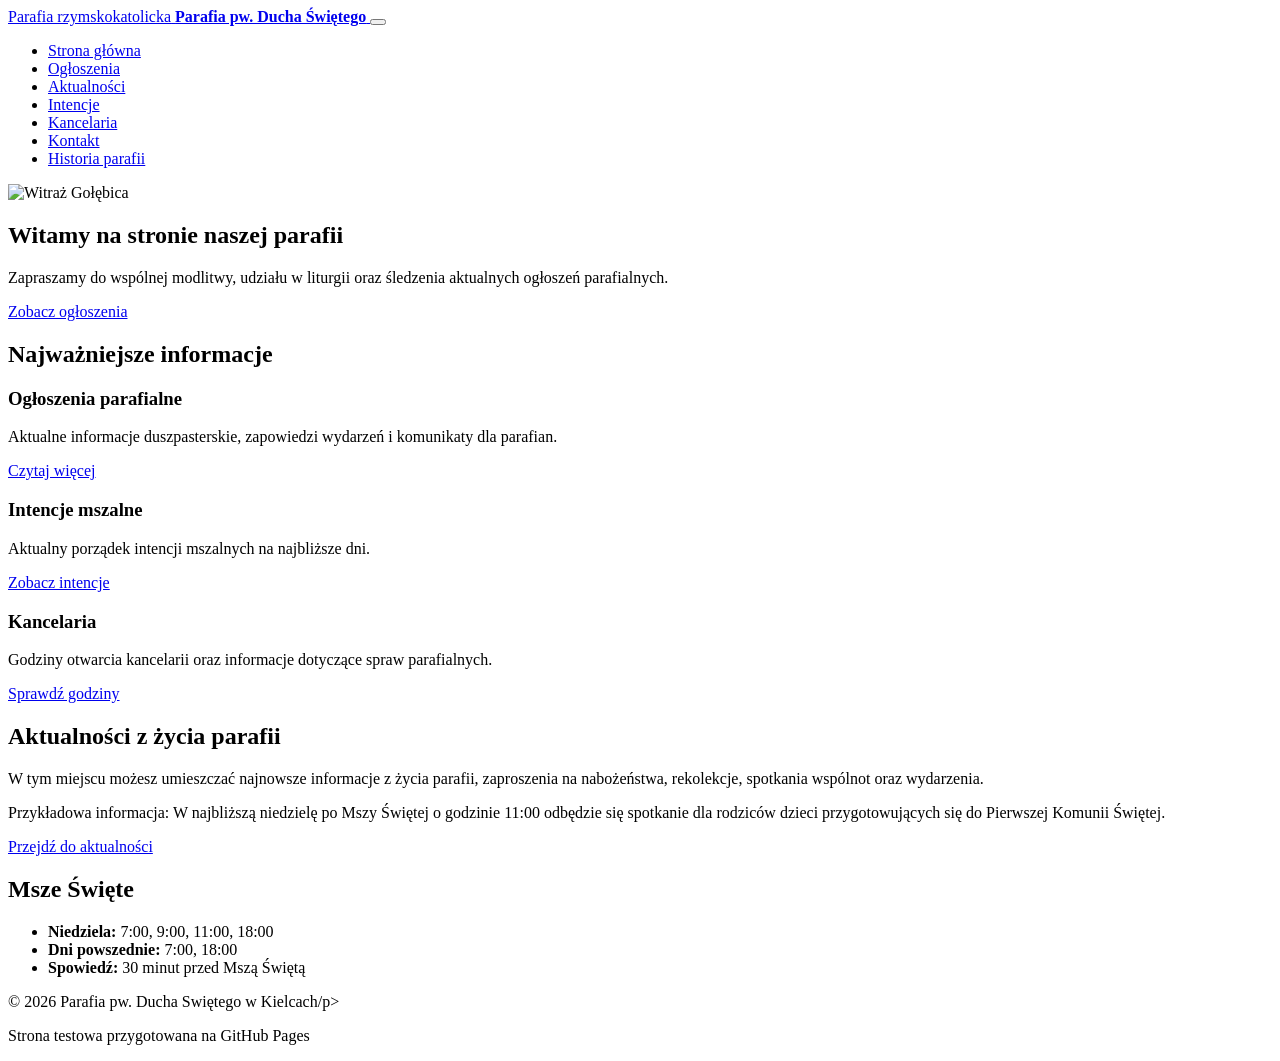
==== index.html @ 09461926 "Add files via upload" ====
<!DOCTYPE html>
<html lang="pl">
<head>
  <meta charset="UTF-8" />
  <meta name="viewport" content="width=device-width, initial-scale=1.0" />

  <title>Parafia — strona główna</title>
  <meta name="description" content="Strona internetowa parafii. Ogłoszenia, aktualności, intencje, kancelaria, kontakt i historia parafii." />

  <link rel="stylesheet" href="../css/style.css">
</head>

<body>

  <header class="site-header">
    <div class="header-container">

      <a href="../glowna/index.html" class="parish-name">
        <span>Parafia rzymskokatolicka</span>
        <strong>Parafia pw. Ducha Świętego</strong>
      </a>

      <button class="menu-toggle" aria-label="Otwórz menu" aria-expanded="false">
        <span></span>
        <span></span>
        <span></span>
      </button>

      <nav class="main-nav" aria-label="Menu główne">
        <ul>
          <li><a href="../glowna/index.html" class="active">Strona główna</a></li>
          <li><a href="../ogloszenia/index.html">Ogłoszenia</a></li>
          <li><a href="../aktualnosci/index.html">Aktualności</a></li>
          <li><a href="../intencje/index.html">Intencje</a></li>
          <li><a href="../kancelaria/index.html">Kancelaria</a></li>
          <li><a href="../kontakt/index.html">Kontakt</a></li>
          <li><a href="../o-parafii/index.html">Historia parafii</a></li>
        </ul>
      </nav>

    </div>
  </header>

  <section class="hero-image">
    <img src="../grafiki/witraz-duch-header.png" alt="Witraż Gołębica">
  </section>

  <main>

    <section class="welcome-section">
      <div class="welcome-content">
        <h1>Witamy na stronie naszej parafii</h1>
        <p>
          Zapraszamy do wspólnej modlitwy, udziału w liturgii oraz śledzenia
          aktualnych ogłoszeń parafialnych.
        </p>
        <a href="../ogloszenia/index.html" class="button">Zobacz ogłoszenia</a>
      </div>
    </section>

    <section class="content-section">
      <h2>Najważniejsze informacje</h2>

      <div class="cards">

        <article class="card">
          <h3>Ogłoszenia parafialne</h3>
          <p>
            Aktualne informacje duszpasterskie, zapowiedzi wydarzeń
            i komunikaty dla parafian.
          </p>
          <a href="../ogloszenia/index.html">Czytaj więcej</a>
        </article>

        <article class="card">
          <h3>Intencje mszalne</h3>
          <p>
            Aktualny porządek intencji mszalnych na najbliższe dni.
          </p>
          <a href="../intencje/index.html">Zobacz intencje</a>
        </article>

        <article class="card">
          <h3>Kancelaria</h3>
          <p>
            Godziny otwarcia kancelarii oraz informacje dotyczące spraw parafialnych.
          </p>
          <a href="../kancelaria/index.html">Sprawdź godziny</a>
        </article>

      </div>
    </section>

    <section class="two-columns">

      <div class="box">
        <h2>Aktualności z życia parafii</h2>
        <p>
          W tym miejscu możesz umieszczać najnowsze informacje z życia parafii,
          zaproszenia na nabożeństwa, rekolekcje, spotkania wspólnot oraz wydarzenia.
        </p>
        <p>
          Przykładowa informacja: W najbliższą niedzielę po Mszy Świętej
          o godzinie 11:00 odbędzie się spotkanie dla rodziców dzieci
          przygotowujących się do Pierwszej Komunii Świętej.
        </p>
        <a href="../aktualnosci/index.html" class="text-link">Przejdź do aktualności</a>
      </div>

      <aside class="box">
        <h2>Msze Święte</h2>
        <ul class="schedule">
          <li><strong>Niedziela:</strong> 7:00, 9:00, 11:00, 18:00</li>
          <li><strong>Dni powszednie:</strong> 7:00, 18:00</li>
          <li><strong>Spowiedź:</strong> 30 minut przed Mszą Świętą</li>
        </ul>
      </aside>

    </section>

  </main>

  <footer class="site-footer">
    <p>&copy; 2026 Parafia pw. Ducha Swiętego w Kielcach/p>
    <p>Strona testowa przygotowana na GitHub Pages</p>
  </footer>

  <script src="../js/script.js"></script>
</body>
</html>
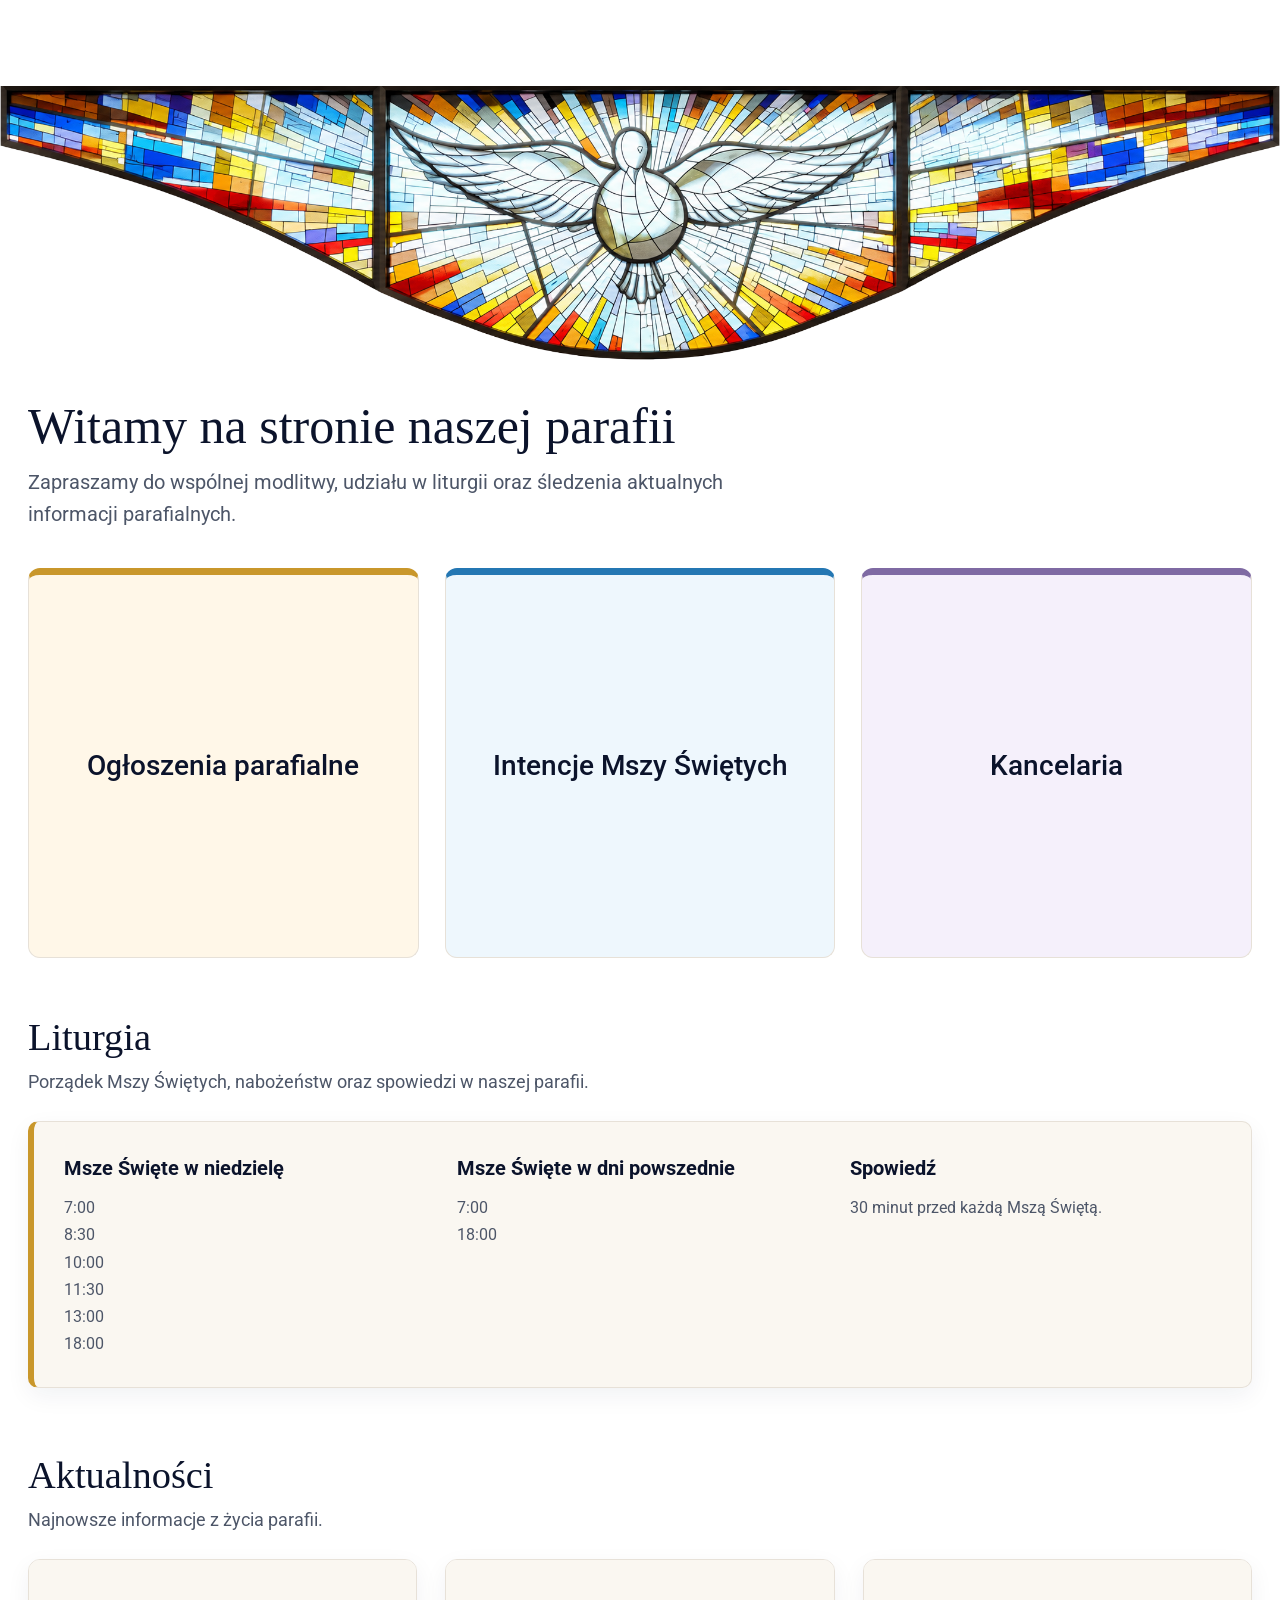
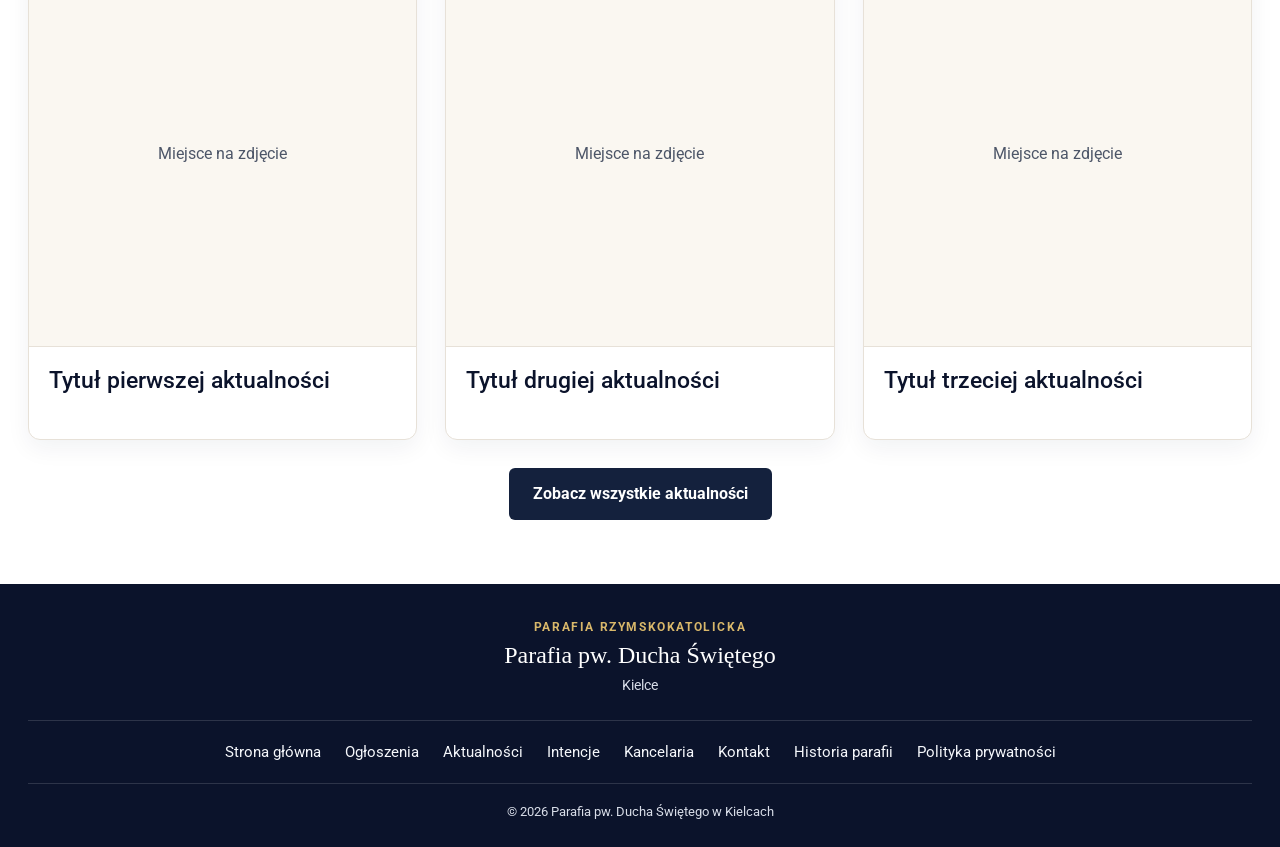
==== commit 96ba73c4: "Add files via upload" ====
--- a/index.html
+++ b/index.html
@@ -5,126 +5,145 @@
   <meta name="viewport" content="width=device-width, initial-scale=1.0" />
 
   <title>Parafia — strona główna</title>
-  <meta name="description" content="Strona internetowa parafii. Ogłoszenia, aktualności, intencje, kancelaria, kontakt i historia parafii." />
+  <meta name="description" content="Strona internetowa Parafii pw. Ducha Świętego w Kielcach. Ogłoszenia, aktualności, intencje, liturgia, kancelaria i historia parafii." />
 
-  <link rel="stylesheet" href="../css/style.css">
+  <link rel="preconnect" href="https://fonts.googleapis.com">
+  <link rel="preconnect" href="https://fonts.gstatic.com" crossorigin>
+  <link href="https://fonts.googleapis.com/css2?family=Roboto:wght@400;500;700&display=swap" rel="stylesheet">
+
+  <link rel="stylesheet" href="css/style.css?v=30">
 </head>
 
 <body>
 
-  <header class="site-header">
-    <div class="header-container">
-
-      <a href="../glowna/index.html" class="parish-name">
-        <span>Parafia rzymskokatolicka</span>
-        <strong>Parafia pw. Ducha Świętego</strong>
-      </a>
-
-      <button class="menu-toggle" aria-label="Otwórz menu" aria-expanded="false">
-        <span></span>
-        <span></span>
-        <span></span>
-      </button>
-
-      <nav class="main-nav" aria-label="Menu główne">
-        <ul>
-          <li><a href="../glowna/index.html" class="active">Strona główna</a></li>
-          <li><a href="../ogloszenia/index.html">Ogłoszenia</a></li>
-          <li><a href="../aktualnosci/index.html">Aktualności</a></li>
-          <li><a href="../intencje/index.html">Intencje</a></li>
-          <li><a href="../kancelaria/index.html">Kancelaria</a></li>
-          <li><a href="../kontakt/index.html">Kontakt</a></li>
-          <li><a href="../o-parafii/index.html">Historia parafii</a></li>
-        </ul>
-      </nav>
-
-    </div>
-  </header>
+  <div id="header"></div>
 
   <section class="hero-image">
-    <img src="../grafiki/witraz-duch-header.png" alt="Witraż Gołębica">
+    <img src="grafiki/witraz-duch-header.png" alt="Witraż z symbolem Ducha Świętego">
   </section>
 
-  <main>
+  <main class="page-content">
 
     <section class="welcome-section">
       <div class="welcome-content">
         <h1>Witamy na stronie naszej parafii</h1>
         <p>
           Zapraszamy do wspólnej modlitwy, udziału w liturgii oraz śledzenia
-          aktualnych ogłoszeń parafialnych.
+          aktualnych informacji parafialnych.
         </p>
-        <a href="../ogloszenia/index.html" class="button">Zobacz ogłoszenia</a>
       </div>
     </section>
 
-    <section class="content-section">
-      <h2>Najważniejsze informacje</h2>
+    <section class="tiles-section" aria-label="Najważniejsze informacje">
+      <div class="tiles">
 
-      <div class="cards">
+        <a href="ogloszenia/index.html" class="tile tile-ogloszenia">
+          <h2>Ogłoszenia parafialne</h2>
+        </a>
 
-        <article class="card">
-          <h3>Ogłoszenia parafialne</h3>
-          <p>
-            Aktualne informacje duszpasterskie, zapowiedzi wydarzeń
-            i komunikaty dla parafian.
-          </p>
-          <a href="../ogloszenia/index.html">Czytaj więcej</a>
-        </article>
+        <a href="intencje/index.html" class="tile tile-intencje">
+          <h2>Intencje Mszy Świętych</h2>
+        </a>
 
-        <article class="card">
-          <h3>Intencje mszalne</h3>
-          <p>
-            Aktualny porządek intencji mszalnych na najbliższe dni.
-          </p>
-          <a href="../intencje/index.html">Zobacz intencje</a>
-        </article>
-
-        <article class="card">
-          <h3>Kancelaria</h3>
-          <p>
-            Godziny otwarcia kancelarii oraz informacje dotyczące spraw parafialnych.
-          </p>
-          <a href="../kancelaria/index.html">Sprawdź godziny</a>
-        </article>
+        <a href="kancelaria/index.html" class="tile tile-kancelaria">
+          <h2>Kancelaria</h2>
+        </a>
 
       </div>
     </section>
 
-    <section class="two-columns">
-
-      <div class="box">
-        <h2>Aktualności z życia parafii</h2>
+    <section id="liturgia" class="home-section liturgy-section" aria-label="Liturgia">
+      <div class="section-heading">
+        <h2>Liturgia</h2>
         <p>
-          W tym miejscu możesz umieszczać najnowsze informacje z życia parafii,
-          zaproszenia na nabożeństwa, rekolekcje, spotkania wspólnot oraz wydarzenia.
+          Porządek Mszy Świętych, nabożeństw oraz spowiedzi w naszej parafii.
         </p>
-        <p>
-          Przykładowa informacja: W najbliższą niedzielę po Mszy Świętej
-          o godzinie 11:00 odbędzie się spotkanie dla rodziców dzieci
-          przygotowujących się do Pierwszej Komunii Świętej.
-        </p>
-        <a href="../aktualnosci/index.html" class="text-link">Przejdź do aktualności</a>
       </div>
 
-      <aside class="box">
-        <h2>Msze Święte</h2>
-        <ul class="schedule">
-          <li><strong>Niedziela:</strong> 7:00, 9:00, 11:00, 18:00</li>
-          <li><strong>Dni powszednie:</strong> 7:00, 18:00</li>
-          <li><strong>Spowiedź:</strong> 30 minut przed Mszą Świętą</li>
-        </ul>
-      </aside>
+      <div class="liturgy-box">
+        <div class="liturgy-grid">
 
+          <div class="liturgy-item">
+            <h3>Msze Święte w niedzielę</h3>
+            <ul>
+              <li>7:00</li>
+              <li>8:30</li>
+              <li>10:00</li>
+              <li>11:30</li>
+              <li>13:00</li>
+              <li>18:00</li>
+            </ul>
+          </div>
+
+          <div class="liturgy-item">
+            <h3>Msze Święte w dni powszednie</h3>
+            <ul>
+              <li>7:00</li>
+              <li>18:00</li>
+            </ul>
+          </div>
+
+          <div class="liturgy-item">
+            <h3>Spowiedź</h3>
+            <p>
+              30 minut przed każdą Mszą Świętą.
+            </p>
+          </div>
+
+        </div>
+      </div>
+    </section>
+
+    <section class="home-section news-section" aria-label="Aktualności">
+      <div class="section-heading">
+        <h2>Aktualności</h2>
+        <p>
+          Najnowsze informacje z życia parafii.
+        </p>
+      </div>
+
+      <div class="actual-news-grid home-news-grid">
+
+        <article class="actual-news-tile">
+          <a href="aktualnosci/index.html">
+            <div class="actual-news-photo-placeholder">
+              Miejsce na zdjęcie
+            </div>
+            <h2>Tytuł pierwszej aktualności</h2>
+          </a>
+        </article>
+
+        <article class="actual-news-tile">
+          <a href="aktualnosci/index.html">
+            <div class="actual-news-photo-placeholder">
+              Miejsce na zdjęcie
+            </div>
+            <h2>Tytuł drugiej aktualności</h2>
+          </a>
+        </article>
+
+        <article class="actual-news-tile">
+          <a href="aktualnosci/index.html">
+            <div class="actual-news-photo-placeholder">
+              Miejsce na zdjęcie
+            </div>
+            <h2>Tytuł trzeciej aktualności</h2>
+          </a>
+        </article>
+
+      </div>
+
+      <div class="section-button">
+        <a href="aktualnosci/index.html" class="button-link">
+          Zobacz wszystkie aktualności
+        </a>
+      </div>
     </section>
 
   </main>
 
-  <footer class="site-footer">
-    <p>&copy; 2026 Parafia pw. Ducha Swiętego w Kielcach/p>
-    <p>Strona testowa przygotowana na GitHub Pages</p>
-  </footer>
+  <div id="footer"></div>
 
-  <script src="../js/script.js"></script>
+  <script src="js/script.js?v=30"></script>
 </body>
 </html>
--- a/css/style.css
+++ b/css/style.css
@@ -0,0 +1,1131 @@
+:root {
+  --navy: #14213d;
+  --navy-dark: #0b132b;
+  --brown: #3b2a1d;
+  --gold: #c9972b;
+  --blue: #2477b3;
+  --green: #5f8f58;
+  --violet: #7f6aa3;
+
+  --white: #ffffff;
+  --text: #172033;
+  --muted: #4d5668;
+  --border: #e7e1d8;
+
+  --tile-ogloszenia: #fff7e8;
+  --tile-intencje: #eef7fd;
+  --tile-kancelaria: #f5f0fb;
+
+  --soft-cream: #faf7f1;
+  --soft-gold: #fffaf0;
+  --shadow: 0 8px 24px rgba(20, 33, 61, 0.06);
+}
+
+/* RESET */
+
+* {
+  box-sizing: border-box;
+  margin: 0;
+  padding: 0;
+}
+
+html {
+  scroll-behavior: smooth;
+  scroll-padding-top: 100px;
+}
+
+html,
+body {
+  background: var(--white);
+}
+
+body {
+  font-family: "Roboto", Arial, sans-serif;
+  color: var(--text);
+  line-height: 1.6;
+  padding-top: 86px;
+}
+
+a {
+  color: inherit;
+  text-decoration: none;
+}
+
+img {
+  max-width: 100%;
+  height: auto;
+  display: block;
+}
+
+/* GÓRNY PASEK — STAŁY */
+
+#header {
+  position: fixed;
+  top: 0;
+  left: 0;
+  width: 100%;
+  z-index: 5000;
+}
+
+.site-header {
+  width: 100%;
+  background: var(--white);
+  border-bottom: 1px solid var(--border);
+  position: relative;
+  z-index: 5000;
+  box-shadow: 0 2px 14px rgba(20, 33, 61, 0.08);
+}
+
+.header-container {
+  width: 100%;
+  max-width: none;
+  margin: 0;
+  padding: 14px 42px;
+  display: flex;
+  align-items: center;
+  justify-content: flex-start;
+  gap: 34px;
+  position: relative;
+}
+
+.parish-name {
+  display: flex;
+  flex-direction: column;
+  color: var(--navy);
+  min-width: 260px;
+}
+
+.parish-name span {
+  font-family: "Roboto", Arial, sans-serif;
+  font-size: 12px;
+  font-weight: 700;
+  text-transform: uppercase;
+  letter-spacing: 1.6px;
+  color: var(--brown);
+}
+
+.parish-name strong {
+  font-family: Georgia, "Times New Roman", serif;
+  font-size: 24px;
+  font-weight: normal;
+  line-height: 1.15;
+  color: var(--navy);
+}
+
+#menu {
+  margin-left: auto;
+}
+
+/* MENU */
+
+.main-nav ul {
+  display: flex;
+  align-items: center;
+  gap: 8px;
+  list-style: none;
+}
+
+.main-nav a {
+  display: block;
+  padding: 12px 15px;
+  border-radius: 5px;
+  color: var(--navy-dark);
+  font-family: "Roboto", Arial, sans-serif;
+  font-size: 18px;
+  font-weight: 500;
+  background: transparent;
+  box-shadow: none;
+  white-space: nowrap;
+  transition:
+    background 0.2s ease,
+    color 0.2s ease,
+    box-shadow 0.2s ease;
+}
+
+.main-nav a.active {
+  background: transparent;
+  color: var(--navy-dark);
+  box-shadow: none;
+}
+
+.main-nav a:hover,
+.main-nav a:focus,
+.main-nav a.active:hover,
+.main-nav a.active:focus {
+  background: var(--navy);
+  color: var(--white);
+  box-shadow: 0 4px 12px rgba(20, 33, 61, 0.18);
+}
+
+/* HAMBURGER */
+
+.menu-toggle {
+  display: none;
+  width: 58px;
+  height: 58px;
+  border: none;
+  background: transparent;
+  border-radius: 0;
+  cursor: pointer;
+  padding: 10px;
+  margin-left: auto;
+  flex-shrink: 0;
+}
+
+.menu-toggle span {
+  display: block;
+  width: 100%;
+  height: 5px;
+  background: var(--navy-dark);
+  border-radius: 4px;
+  margin: 7px 0;
+  transition:
+    transform 0.2s ease,
+    opacity 0.2s ease;
+}
+
+.menu-toggle.active span:nth-child(1) {
+  transform: translateY(12px) rotate(45deg);
+}
+
+.menu-toggle.active span:nth-child(2) {
+  opacity: 0;
+}
+
+.menu-toggle.active span:nth-child(3) {
+  transform: translateY(-12px) rotate(-45deg);
+}
+
+/* WITRAŻ POD MENU */
+
+.hero-image {
+  width: 100%;
+  margin: 0;
+  padding: 0;
+  line-height: 0;
+  background: var(--white);
+}
+
+.hero-image img {
+  width: 100%;
+  height: auto;
+  margin: 0;
+  padding: 0;
+  display: block;
+}
+
+/* GŁÓWNA TREŚĆ */
+
+.page-content {
+  max-width: 1280px;
+  margin: 0 auto;
+  padding: 38px 28px 64px;
+  background: var(--white);
+}
+
+.welcome-section {
+  margin-bottom: 38px;
+}
+
+.welcome-content {
+  max-width: 840px;
+}
+
+.welcome-content h1 {
+  font-family: Georgia, "Times New Roman", serif;
+  color: var(--navy-dark);
+  font-size: clamp(34px, 4vw, 50px);
+  font-weight: normal;
+  line-height: 1.12;
+  margin-bottom: 12px;
+}
+
+.welcome-content p {
+  max-width: 760px;
+  color: var(--muted);
+  font-size: clamp(17px, 2vw, 20px);
+}
+
+/* KAFELKI NA STRONIE GŁÓWNEJ */
+
+.tiles-section {
+  margin-top: 10px;
+}
+
+.tiles {
+  display: grid;
+  grid-template-columns: repeat(3, 1fr);
+  gap: 26px;
+}
+
+.tile {
+  aspect-ratio: 1 / 1;
+  width: 100%;
+  border: 1px solid var(--border);
+  border-top: 7px solid transparent;
+  border-radius: 12px;
+  padding: 28px;
+  display: flex;
+  flex-direction: column;
+  align-items: center;
+  justify-content: center;
+  gap: 18px;
+  text-align: center;
+  font-family: "Roboto", Arial, sans-serif;
+  transition:
+    transform 0.2s ease,
+    box-shadow 0.2s ease,
+    border-color 0.2s ease;
+}
+
+.tile:hover {
+  transform: translateY(-4px);
+  box-shadow: 0 10px 26px rgba(20, 33, 61, 0.12);
+}
+
+.tile h2 {
+  color: var(--navy-dark);
+  font-family: "Roboto", Arial, sans-serif;
+  font-size: clamp(23px, 2.2vw, 31px);
+  font-weight: 500;
+  line-height: 1.2;
+}
+
+.tile-icon {
+  width: 64px;
+  height: 64px;
+  object-fit: contain;
+}
+
+.tile-ogloszenia {
+  background: var(--tile-ogloszenia);
+  border-top-color: var(--gold);
+}
+
+.tile-intencje {
+  background: var(--tile-intencje);
+  border-top-color: var(--blue);
+}
+
+.tile-kancelaria {
+  background: var(--tile-kancelaria);
+  border-top-color: var(--violet);
+}
+
+.tile-ogloszenia:hover {
+  border-color: var(--gold);
+}
+
+.tile-intencje:hover {
+  border-color: var(--blue);
+}
+
+.tile-kancelaria:hover {
+  border-color: var(--violet);
+}
+
+/* SEKCJE STRONY GŁÓWNEJ */
+
+.home-section {
+  margin-top: 56px;
+}
+
+.section-heading {
+  margin-bottom: 24px;
+}
+
+.section-heading h2 {
+  font-family: Georgia, "Times New Roman", serif;
+  color: var(--navy-dark);
+  font-size: clamp(28px, 3vw, 40px);
+  font-weight: normal;
+  line-height: 1.2;
+}
+
+.section-heading p {
+  color: var(--muted);
+  font-size: 18px;
+  max-width: 760px;
+  margin-top: 8px;
+}
+
+/* LITURGIA */
+
+.liturgy-box {
+  background: var(--soft-cream);
+  border: 1px solid var(--border);
+  border-left: 6px solid var(--gold);
+  border-radius: 10px;
+  padding: 30px;
+  box-shadow: var(--shadow);
+}
+
+.liturgy-grid {
+  display: grid;
+  grid-template-columns: repeat(3, 1fr);
+  gap: 22px;
+}
+
+.liturgy-item h3 {
+  color: var(--navy-dark);
+  font-size: 20px;
+  margin-bottom: 10px;
+}
+
+.liturgy-item p,
+.liturgy-item li {
+  color: var(--muted);
+  font-size: 16px;
+  line-height: 1.7;
+}
+
+.liturgy-item ul {
+  list-style: none;
+}
+
+/* AKTUALNOŚCI NA STRONIE GŁÓWNEJ */
+
+.news-section {
+  padding-top: 8px;
+}
+
+.news-grid {
+  display: grid;
+  grid-template-columns: repeat(3, 1fr);
+  gap: 22px;
+}
+
+.news-card {
+  background: var(--white);
+  border: 1px solid var(--border);
+  border-left: 5px solid var(--green);
+  border-radius: 10px;
+  padding: 24px;
+  box-shadow: var(--shadow);
+  min-height: 220px;
+  transition: transform 0.2s ease, box-shadow 0.2s ease;
+}
+
+.news-card:hover {
+  transform: translateY(-3px);
+  box-shadow: 0 10px 26px rgba(20, 33, 61, 0.10);
+}
+
+.news-card time {
+  display: block;
+  color: var(--green);
+  font-size: 14px;
+  font-weight: 700;
+  margin-bottom: 8px;
+}
+
+.news-card h3 {
+  color: var(--navy-dark);
+  font-size: 21px;
+  line-height: 1.3;
+  margin-bottom: 10px;
+}
+
+.news-card p {
+  color: var(--muted);
+  font-size: 16px;
+  line-height: 1.7;
+  margin-bottom: 14px;
+}
+
+.news-card a {
+  color: var(--navy);
+  font-weight: 700;
+}
+
+.news-card a:hover {
+  text-decoration: underline;
+}
+
+.section-button {
+  margin-top: 28px;
+  text-align: center;
+}
+
+.button-link {
+  display: inline-block;
+  background: var(--navy);
+  color: var(--white);
+  padding: 13px 24px;
+  border-radius: 6px;
+  font-weight: 700;
+  transition: background 0.2s ease, transform 0.2s ease;
+}
+
+.button-link:hover,
+.button-link:focus {
+  background: var(--navy-dark);
+  transform: translateY(-2px);
+}
+
+/* PODSTRONY */
+
+.subpage-layout {
+  display: grid;
+  grid-template-columns: minmax(0, 2fr) minmax(260px, 0.9fr);
+  gap: 32px;
+}
+
+.subpage-main {
+  display: flex;
+  flex-direction: column;
+  gap: 24px;
+}
+
+.subpage-sidebar {
+  display: flex;
+  flex-direction: column;
+  gap: 24px;
+}
+
+.content-card,
+.side-card,
+.photo-box {
+  background: var(--white);
+  border: 1px solid var(--border);
+  border-radius: 10px;
+  padding: 28px;
+  box-shadow: var(--shadow);
+}
+
+.content-card h2,
+.side-card h2 {
+  font-family: Georgia, "Times New Roman", serif;
+  color: var(--navy-dark);
+  font-size: clamp(24px, 2.4vw, 32px);
+  font-weight: normal;
+  line-height: 1.2;
+  margin-bottom: 18px;
+}
+
+.content-card p,
+.side-card p,
+.parish-address {
+  color: var(--muted);
+  font-size: 17px;
+  line-height: 1.7;
+  margin-bottom: 14px;
+}
+
+.content-card strong,
+.side-card strong,
+.parish-address strong {
+  color: var(--navy-dark);
+}
+
+.content-card a,
+.side-card a {
+  color: var(--navy);
+  font-weight: 700;
+}
+
+.content-card a:hover,
+.side-card a:hover {
+  text-decoration: underline;
+}
+
+.info-list {
+  list-style: none;
+  display: flex;
+  flex-direction: column;
+  gap: 16px;
+  margin-top: 18px;
+}
+
+.info-list li {
+  color: var(--muted);
+  font-size: 17px;
+  line-height: 1.7;
+  padding-left: 18px;
+  border-left: 4px solid var(--gold);
+}
+
+.warning-card {
+  border-top: 6px solid var(--gold);
+  background: var(--soft-gold);
+}
+
+.parish-address {
+  font-style: normal;
+}
+
+.photo-placeholder {
+  min-height: 260px;
+  border: 2px dashed var(--border);
+  border-radius: 8px;
+  background: var(--soft-cream);
+  display: flex;
+  align-items: center;
+  justify-content: center;
+  text-align: center;
+  color: var(--muted);
+  font-size: 16px;
+  padding: 24px;
+}
+
+.subpage-photo {
+  width: 100%;
+  height: auto;
+  border-radius: 8px;
+  display: block;
+}
+
+/* KANCELARIA */
+
+.kancelaria-layout {
+  align-items: start;
+}
+
+.kancelaria-highlight {
+  border-left: 6px solid var(--gold);
+  background: var(--soft-cream);
+}
+
+.large-info {
+  font-size: 20px;
+  color: var(--navy-dark);
+}
+
+.contact-grid {
+  display: grid;
+  grid-template-columns: repeat(2, 1fr);
+  gap: 20px;
+}
+
+.contact-item {
+  border-left: 4px solid var(--gold);
+  padding-left: 16px;
+}
+
+.contact-item h3 {
+  color: var(--navy-dark);
+  font-size: 18px;
+  margin-bottom: 4px;
+}
+
+.contact-item p {
+  margin-bottom: 4px;
+}
+
+.contact-item a {
+  font-size: 18px;
+  font-weight: 700;
+}
+
+.contact-item span {
+  display: block;
+  color: var(--muted);
+  font-size: 15px;
+  line-height: 1.5;
+}
+
+.notice-card {
+  border-left: 6px solid var(--blue);
+  background: #f5fbff;
+}
+
+.important-phone {
+  margin: 10px 0 18px;
+}
+
+.important-phone a {
+  display: inline-block;
+  color: var(--navy-dark);
+  font-size: 24px;
+  font-weight: 700;
+  border-bottom: 3px solid var(--gold);
+  padding-bottom: 2px;
+}
+
+/* OGŁOSZENIA */
+
+.ogloszenia-card {
+  border-left: 6px solid var(--gold);
+}
+
+.announcement-date {
+  color: var(--gold);
+  font-size: 15px;
+  font-weight: 700;
+  margin-bottom: 8px;
+}
+
+.announcement-content {
+  margin-top: 18px;
+}
+
+.announcement-content p {
+  margin-bottom: 16px;
+}
+
+.announcement-content ol,
+.announcement-content ul {
+  margin: 16px 0 0 22px;
+  color: var(--muted);
+  font-size: 17px;
+  line-height: 1.8;
+}
+
+.announcement-content li {
+  margin-bottom: 10px;
+}
+
+/* INTENCJE */
+
+.intencje-card {
+  border-left: 6px solid var(--blue);
+}
+
+.announcement-content h3 {
+  color: var(--navy-dark);
+  font-size: 21px;
+  margin-top: 26px;
+  margin-bottom: 8px;
+}
+
+.announcement-content h3:first-of-type {
+  margin-top: 10px;
+}
+
+/* PODSTRONA AKTUALNOŚCI — KWADRATY */
+
+.actual-news-section {
+  margin-top: 10px;
+}
+
+.actual-news-grid {
+  display: grid;
+  grid-template-columns: repeat(3, 1fr);
+  gap: 28px;
+}
+
+.actual-news-tile {
+  background: var(--white);
+  border: 1px solid var(--border);
+  border-radius: 12px;
+  overflow: hidden;
+  box-shadow: var(--shadow);
+  transition:
+    transform 0.2s ease,
+    box-shadow 0.2s ease;
+}
+
+.actual-news-tile:hover {
+  transform: translateY(-4px);
+  box-shadow: 0 10px 26px rgba(20, 33, 61, 0.12);
+}
+
+.actual-news-tile a {
+  display: block;
+  height: 100%;
+  color: inherit;
+  text-decoration: none;
+}
+
+.actual-news-photo-placeholder {
+  aspect-ratio: 1 / 1;
+  width: 100%;
+  background: var(--soft-cream);
+  border-bottom: 1px solid var(--border);
+  display: flex;
+  align-items: center;
+  justify-content: center;
+  color: var(--muted);
+  font-size: 16px;
+  text-align: center;
+}
+
+.actual-news-image {
+  aspect-ratio: 1 / 1;
+  width: 100%;
+  overflow: hidden;
+  background: var(--soft-cream);
+  border-bottom: 1px solid var(--border);
+}
+
+.actual-news-image img {
+  width: 100%;
+  height: 100%;
+  object-fit: cover;
+}
+
+.actual-news-tile h2 {
+  min-height: 92px;
+  padding: 20px;
+  color: var(--navy-dark);
+  font-family: "Roboto", Arial, sans-serif;
+  font-size: clamp(20px, 1.8vw, 25px);
+  font-weight: 500;
+  line-height: 1.25;
+}
+
+/* STOPKA */
+
+.site-footer {
+  background: var(--navy-dark);
+  color: var(--white);
+  font-family: "Roboto", Arial, sans-serif;
+}
+
+.footer-container {
+  max-width: 1280px;
+  margin: 0 auto;
+  padding: 34px 28px 24px;
+}
+
+.footer-brand {
+  text-align: center;
+  margin-bottom: 24px;
+}
+
+.footer-brand span {
+  display: block;
+  font-size: 12px;
+  font-weight: 700;
+  text-transform: uppercase;
+  letter-spacing: 1.6px;
+  color: #d8b76a;
+  margin-bottom: 4px;
+}
+
+.footer-brand strong {
+  display: block;
+  font-family: Georgia, "Times New Roman", serif;
+  font-size: 24px;
+  font-weight: normal;
+  line-height: 1.2;
+  color: var(--white);
+}
+
+.footer-brand p {
+  margin-top: 4px;
+  color: #d8dde8;
+  font-size: 14px;
+}
+
+.footer-nav {
+  border-top: 1px solid rgba(255, 255, 255, 0.14);
+  border-bottom: 1px solid rgba(255, 255, 255, 0.14);
+  padding: 18px 0;
+  margin-bottom: 18px;
+}
+
+.footer-nav ul {
+  list-style: none;
+  display: flex;
+  justify-content: center;
+  flex-wrap: wrap;
+  gap: 10px 24px;
+}
+
+.footer-nav a {
+  color: #f5f7fb;
+  font-size: 15px;
+  transition: color 0.2s ease;
+}
+
+.footer-nav a:hover,
+.footer-nav a:focus {
+  color: #d8b76a;
+}
+
+.footer-bottom {
+  text-align: center;
+  color: #d8dde8;
+  font-size: 13px;
+}
+
+.footer-bottom p {
+  margin: 0;
+}
+
+/* MNIEJSZE LAPTOPY */
+
+@media (max-width: 1150px) {
+  .header-container {
+    padding: 14px 24px;
+    gap: 20px;
+  }
+
+  .main-nav ul {
+    gap: 5px;
+  }
+
+  .main-nav a {
+    padding: 10px 8px;
+    font-size: 16px;
+  }
+
+  .parish-name {
+    min-width: 230px;
+  }
+
+  .parish-name strong {
+    font-size: 21px;
+  }
+
+  .liturgy-grid,
+  .news-grid {
+    grid-template-columns: repeat(2, 1fr);
+  }
+}
+
+/* TABLETY I MNIEJSZE LAPTOPY */
+
+@media (max-width: 1050px) {
+  body {
+    padding-top: 84px;
+  }
+
+  html {
+    scroll-padding-top: 96px;
+  }
+
+  .menu-toggle {
+    display: block;
+    margin-left: auto;
+  }
+
+  #menu {
+    position: static;
+    margin-left: 0;
+  }
+
+  .main-nav {
+    position: absolute;
+    top: 100%;
+    left: 0;
+    right: 0;
+    width: 100%;
+    background: var(--white);
+    border-bottom: 1px solid var(--border);
+    display: none;
+    box-shadow: 0 10px 20px rgba(20, 33, 61, 0.08);
+  }
+
+  .main-nav.open {
+    display: block;
+  }
+
+  .main-nav ul {
+    flex-direction: column;
+    align-items: stretch;
+    gap: 0;
+    max-width: none;
+    width: 100%;
+    margin: 0;
+    padding: 12px 22px 20px;
+  }
+
+  .main-nav a {
+    padding: 18px 20px;
+    border-radius: 0;
+    border-bottom: 1px solid var(--border);
+    font-size: 20px;
+  }
+
+  .main-nav a.active {
+    background: transparent;
+    color: var(--navy-dark);
+    box-shadow: none;
+    border-radius: 0;
+  }
+
+  .main-nav a:hover,
+  .main-nav a:focus,
+  .main-nav a.active:hover,
+  .main-nav a.active:focus {
+    background: var(--navy);
+    color: var(--white);
+    box-shadow: 0 4px 12px rgba(20, 33, 61, 0.18);
+  }
+
+  .page-content {
+    padding: 34px 22px 56px;
+  }
+
+  .welcome-content {
+    max-width: 100%;
+  }
+
+  .subpage-layout {
+    grid-template-columns: 1fr;
+  }
+
+  .kancelaria-layout .subpage-sidebar {
+    order: -1;
+  }
+}
+
+/* TABLETY */
+
+@media (max-width: 900px) {
+  .actual-news-grid {
+    grid-template-columns: repeat(2, 1fr);
+  }
+}
+
+@media (max-width: 800px) {
+  .tiles {
+    grid-template-columns: 1fr;
+    gap: 20px;
+  }
+
+  .tile {
+    aspect-ratio: auto;
+    min-height: 150px;
+  }
+
+  .liturgy-grid,
+  .news-grid {
+    grid-template-columns: 1fr;
+  }
+
+  .contact-grid {
+    grid-template-columns: 1fr;
+  }
+}
+
+/* SMARTFONY */
+
+@media (max-width: 600px) {
+  body {
+    padding-top: 82px;
+  }
+
+  html {
+    scroll-padding-top: 92px;
+  }
+
+  .header-container {
+    padding: 12px 16px;
+  }
+
+  .parish-name {
+    min-width: 0;
+    max-width: calc(100% - 74px);
+  }
+
+  .parish-name span {
+    font-size: 10px;
+    letter-spacing: 1.1px;
+  }
+
+  .parish-name strong {
+    font-size: 23px;
+    line-height: 1.15;
+  }
+
+  .menu-toggle {
+    width: 58px;
+    height: 58px;
+  }
+
+  .page-content {
+    padding: 30px 16px 46px;
+  }
+
+  .welcome-section {
+    margin-bottom: 30px;
+  }
+
+  .welcome-content h1 {
+    font-size: 34px;
+    line-height: 1.12;
+    margin-bottom: 16px;
+  }
+
+  .welcome-content p {
+    font-size: 18px;
+    line-height: 1.65;
+  }
+
+  .tiles,
+  .liturgy-grid,
+  .news-grid,
+  .actual-news-grid {
+    grid-template-columns: 1fr;
+    gap: 20px;
+  }
+
+  .tile {
+    aspect-ratio: auto;
+    min-height: 145px;
+    padding: 24px 20px;
+  }
+
+  .tile h2 {
+    font-size: 25px;
+    line-height: 1.2;
+  }
+
+  .tile-icon {
+    width: 46px;
+    height: 46px;
+  }
+
+  .actual-news-tile h2 {
+    min-height: auto;
+    font-size: 22px;
+  }
+
+  .home-section {
+    margin-top: 44px;
+  }
+
+  .liturgy-box {
+    padding: 24px;
+  }
+
+  .news-card {
+    padding: 22px;
+  }
+
+  .content-card,
+  .side-card,
+  .photo-box {
+    padding: 22px;
+  }
+
+  .content-card p,
+  .side-card p,
+  .parish-address,
+  .info-list li {
+    font-size: 16px;
+  }
+
+  .large-info {
+    font-size: 18px;
+  }
+
+  .contact-item a {
+    font-size: 17px;
+  }
+
+  .important-phone a {
+    font-size: 21px;
+  }
+
+  .photo-placeholder {
+    min-height: 200px;
+  }
+
+  .footer-container {
+    padding: 30px 20px 24px;
+  }
+
+  .footer-nav ul {
+    flex-direction: column;
+    gap: 10px;
+    text-align: center;
+  }
+
+  .footer-nav a {
+    font-size: 16px;
+  }
+}
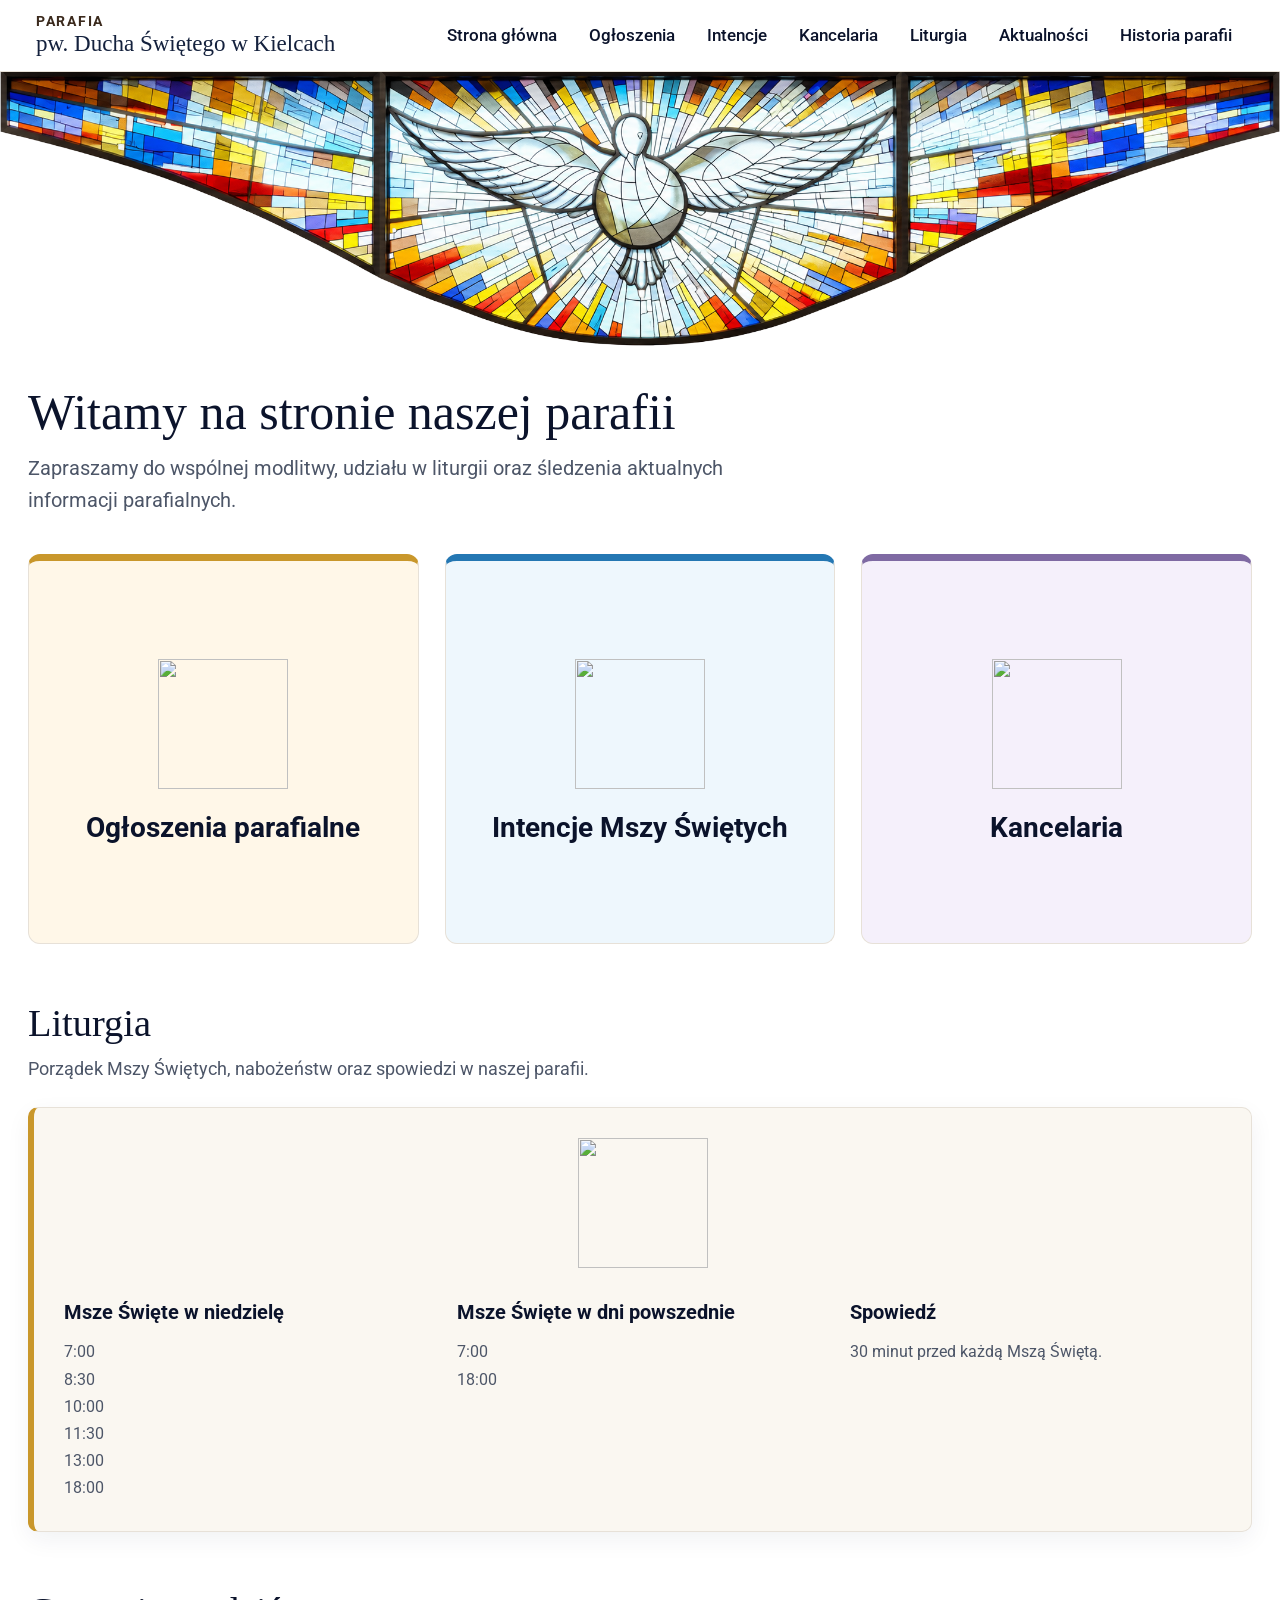
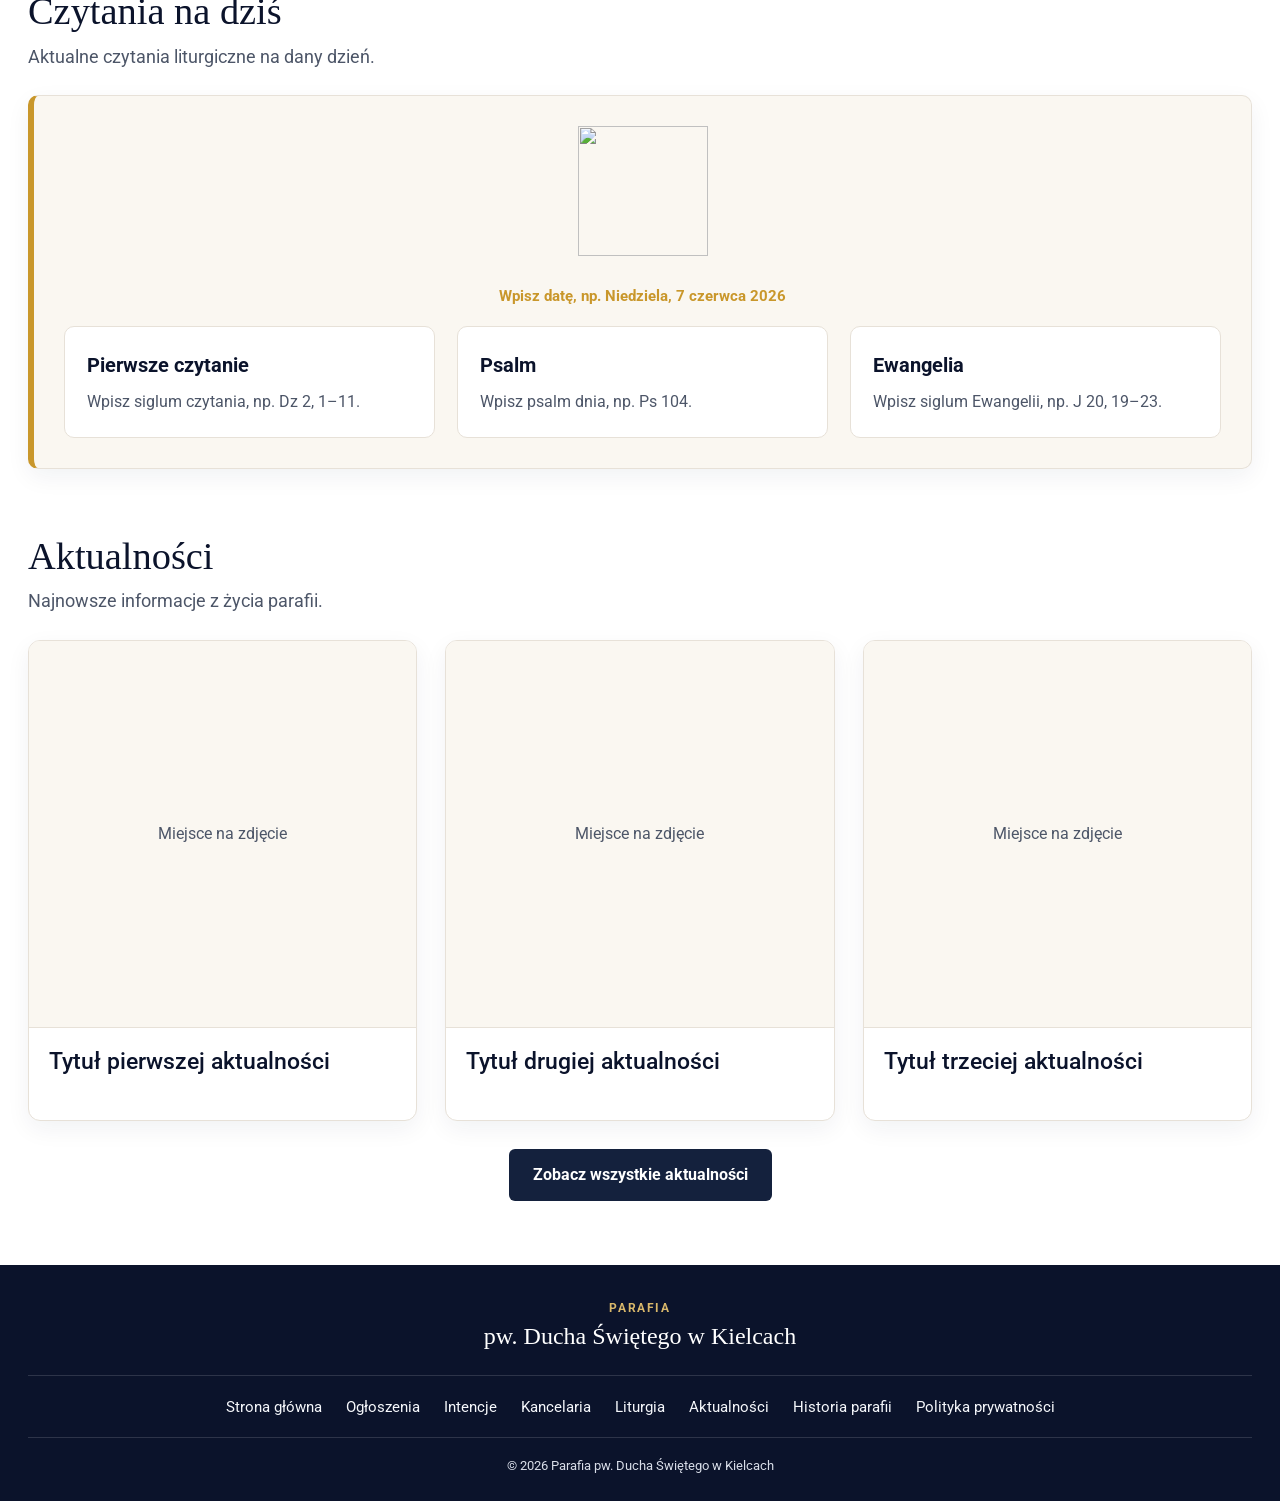
==== commit 413a5bae: "Add files via upload" ====
--- a/index.html
+++ b/index.html
@@ -4,14 +4,14 @@
   <meta charset="UTF-8" />
   <meta name="viewport" content="width=device-width, initial-scale=1.0" />
 
-  <title>Parafia — strona główna</title>
-  <meta name="description" content="Strona internetowa Parafii pw. Ducha Świętego w Kielcach. Ogłoszenia, aktualności, intencje, liturgia, kancelaria i historia parafii." />
+  <title>Parafia pw. Ducha Świętego w Kielcach</title>
+  <meta name="description" content="Strona internetowa Parafii pw. Ducha Świętego w Kielcach. Ogłoszenia, intencje, kancelaria, liturgia, czytania, aktualności i historia parafii." />
 
   <link rel="preconnect" href="https://fonts.googleapis.com">
   <link rel="preconnect" href="https://fonts.gstatic.com" crossorigin>
   <link href="https://fonts.googleapis.com/css2?family=Roboto:wght@400;500;700&display=swap" rel="stylesheet">
 
-  <link rel="stylesheet" href="css/style.css?v=30">
+  <link rel="stylesheet" href="css/style.css">
 </head>
 
 <body>
@@ -38,14 +38,17 @@
       <div class="tiles">
 
         <a href="ogloszenia/index.html" class="tile tile-ogloszenia">
+          <img src="grafiki/ogloszenia.png" alt="" class="tile-icon">
           <h2>Ogłoszenia parafialne</h2>
         </a>
 
         <a href="intencje/index.html" class="tile tile-intencje">
+          <img src="grafiki/intencje.png" alt="" class="tile-icon">
           <h2>Intencje Mszy Świętych</h2>
         </a>
 
         <a href="kancelaria/index.html" class="tile tile-kancelaria">
+          <img src="grafiki/kancelaria.png" alt="" class="tile-icon">
           <h2>Kancelaria</h2>
         </a>
 
@@ -61,6 +64,11 @@
       </div>
 
       <div class="liturgy-box">
+
+        <div class="section-box-icon-wrap">
+          <img src="grafiki/liturgia.png" alt="" class="section-box-icon">
+        </div>
+
         <div class="liturgy-grid">
 
           <div class="liturgy-item">
@@ -94,6 +102,52 @@
       </div>
     </section>
 
+    <section id="czytania" class="home-section daily-readings-section" aria-label="Czytania na dziś">
+      <div class="section-heading">
+        <h2>Czytania na dziś</h2>
+        <p>
+          Aktualne czytania liturgiczne na dany dzień.
+        </p>
+      </div>
+
+      <div class="daily-readings-box">
+
+        <div class="section-box-icon-wrap">
+          <img src="grafiki/czytania.png" alt="" class="section-box-icon">
+        </div>
+
+        <p class="readings-date">
+          Wpisz datę, np. Niedziela, 7 czerwca 2026
+        </p>
+
+        <div class="readings-grid">
+
+          <div class="reading-item">
+            <h3>Pierwsze czytanie</h3>
+            <p>
+              Wpisz siglum czytania, np. Dz 2, 1–11.
+            </p>
+          </div>
+
+          <div class="reading-item">
+            <h3>Psalm</h3>
+            <p>
+              Wpisz psalm dnia, np. Ps 104.
+            </p>
+          </div>
+
+          <div class="reading-item">
+            <h3>Ewangelia</h3>
+            <p>
+              Wpisz siglum Ewangelii, np. J 20, 19–23.
+            </p>
+          </div>
+
+        </div>
+
+      </div>
+    </section>
+
     <section class="home-section news-section" aria-label="Aktualności">
       <div class="section-heading">
         <h2>Aktualności</h2>
@@ -144,6 +198,6 @@
 
   <div id="footer"></div>
 
-  <script src="js/script.js?v=30"></script>
+  <script src="js/script.js"></script>
 </body>
 </html>
--- a/css/style.css
+++ b/css/style.css
@@ -31,7 +31,7 @@
 
 html {
   scroll-behavior: smooth;
-  scroll-padding-top: 100px;
+  scroll-padding-top: 90px;
 }
 
 html,
@@ -43,7 +43,6 @@
   font-family: "Roboto", Arial, sans-serif;
   color: var(--text);
   line-height: 1.6;
-  padding-top: 86px;
 }
 
 a {
@@ -57,84 +56,90 @@
   display: block;
 }
 
-/* GÓRNY PASEK — STAŁY */
+/* HEADER / GÓRNY PASEK */
 
 #header {
-  position: fixed;
+  position: sticky;
   top: 0;
-  left: 0;
   width: 100%;
   z-index: 5000;
+  margin: 0;
+  padding: 0;
 }
 
 .site-header {
   width: 100%;
   background: var(--white);
   border-bottom: 1px solid var(--border);
+  box-shadow: 0 2px 14px rgba(20, 33, 61, 0.08);
   position: relative;
   z-index: 5000;
-  box-shadow: 0 2px 14px rgba(20, 33, 61, 0.08);
+  margin: 0;
+  padding: 0;
 }
 
 .header-container {
   width: 100%;
-  max-width: none;
   margin: 0;
-  padding: 14px 42px;
+  padding: 12px 36px;
   display: flex;
   align-items: center;
   justify-content: flex-start;
-  gap: 34px;
+  gap: 28px;
   position: relative;
+  overflow: visible;
 }
 
 .parish-name {
   display: flex;
   flex-direction: column;
   color: var(--navy);
-  min-width: 260px;
+  min-width: 250px;
+  flex-shrink: 0;
 }
 
 .parish-name span {
   font-family: "Roboto", Arial, sans-serif;
-  font-size: 12px;
+  font-size: 14px;
   font-weight: 700;
   text-transform: uppercase;
-  letter-spacing: 1.6px;
+  letter-spacing: 1.7px;
   color: var(--brown);
+  line-height: 1.1;
+  margin-bottom: 2px;
 }
 
 .parish-name strong {
   font-family: Georgia, "Times New Roman", serif;
-  font-size: 24px;
+  font-size: 23px;
   font-weight: normal;
-  line-height: 1.15;
+  line-height: 1.12;
   color: var(--navy);
 }
 
-#menu {
+/* MENU DESKTOP */
+
+.main-nav {
   margin-left: auto;
 }
-
-/* MENU */
 
 .main-nav ul {
   display: flex;
   align-items: center;
+  justify-content: flex-end;
   gap: 8px;
   list-style: none;
 }
 
 .main-nav a {
   display: block;
-  padding: 12px 15px;
+  padding: 10px 12px;
   border-radius: 5px;
   color: var(--navy-dark);
   font-family: "Roboto", Arial, sans-serif;
-  font-size: 18px;
+  font-size: 17px;
   font-weight: 500;
   background: transparent;
-  box-shadow: none;
   white-space: nowrap;
   transition:
     background 0.2s ease,
@@ -142,16 +147,8 @@
     box-shadow 0.2s ease;
 }
 
-.main-nav a.active {
-  background: transparent;
-  color: var(--navy-dark);
-  box-shadow: none;
-}
-
 .main-nav a:hover,
-.main-nav a:focus,
-.main-nav a.active:hover,
-.main-nav a.active:focus {
+.main-nav a:focus {
   background: var(--navy);
   color: var(--white);
   box-shadow: 0 4px 12px rgba(20, 33, 61, 0.18);
@@ -161,31 +158,36 @@
 
 .menu-toggle {
   display: none;
-  width: 58px;
-  height: 58px;
-  border: none;
+  width: 44px;
+  height: 44px;
+  border: 0;
   background: transparent;
   border-radius: 0;
   cursor: pointer;
-  padding: 10px;
+  padding: 5px;
   margin-left: auto;
   flex-shrink: 0;
+  overflow: visible;
+  align-items: center;
+  justify-content: center;
+  flex-direction: column;
 }
 
 .menu-toggle span {
   display: block;
-  width: 100%;
-  height: 5px;
+  width: 34px;
+  height: 4px;
+  margin: 3.5px 0;
   background: var(--navy-dark);
-  border-radius: 4px;
-  margin: 7px 0;
+  border-radius: 8px;
+  flex-shrink: 0;
   transition:
     transform 0.2s ease,
     opacity 0.2s ease;
 }
 
 .menu-toggle.active span:nth-child(1) {
-  transform: translateY(12px) rotate(45deg);
+  transform: translateY(11px) rotate(45deg);
 }
 
 .menu-toggle.active span:nth-child(2) {
@@ -193,7 +195,7 @@
 }
 
 .menu-toggle.active span:nth-child(3) {
-  transform: translateY(-12px) rotate(-45deg);
+  transform: translateY(-11px) rotate(-45deg);
 }
 
 /* WITRAŻ POD MENU */
@@ -203,15 +205,16 @@
   margin: 0;
   padding: 0;
   line-height: 0;
+  display: block;
   background: var(--white);
 }
 
 .hero-image img {
+  display: block;
   width: 100%;
   height: auto;
   margin: 0;
   padding: 0;
-  display: block;
 }
 
 /* GŁÓWNA TREŚĆ */
@@ -264,12 +267,12 @@
   border: 1px solid var(--border);
   border-top: 7px solid transparent;
   border-radius: 12px;
-  padding: 28px;
+  padding: 28px 20px;
   display: flex;
   flex-direction: column;
   align-items: center;
   justify-content: center;
-  gap: 18px;
+  gap: 22px;
   text-align: center;
   font-family: "Roboto", Arial, sans-serif;
   transition:
@@ -283,18 +286,20 @@
   box-shadow: 0 10px 26px rgba(20, 33, 61, 0.12);
 }
 
+.tile-icon {
+  width: 130px;
+  height: 130px;
+  object-fit: contain;
+  display: block;
+  margin: 0 auto;
+}
+
 .tile h2 {
   color: var(--navy-dark);
   font-family: "Roboto", Arial, sans-serif;
   font-size: clamp(23px, 2.2vw, 31px);
-  font-weight: 500;
+  font-weight: 700;
   line-height: 1.2;
-}
-
-.tile-icon {
-  width: 64px;
-  height: 64px;
-  object-fit: contain;
 }
 
 .tile-ogloszenia {
@@ -347,6 +352,21 @@
   font-size: 18px;
   max-width: 760px;
   margin-top: 8px;
+}
+
+/* IKONY WEWNĄTRZ PÓL LITURGII I CZYTAŃ */
+
+.section-box-icon-wrap {
+  display: flex;
+  justify-content: center;
+  margin-bottom: 28px;
+}
+
+.section-box-icon {
+  width: 130px;
+  height: 130px;
+  object-fit: contain;
+  display: block;
 }
 
 /* LITURGIA */
@@ -381,6 +401,50 @@
 
 .liturgy-item ul {
   list-style: none;
+}
+
+/* CZYTANIA NA DZIŚ */
+
+.daily-readings-box {
+  background: var(--soft-cream);
+  border: 1px solid var(--border);
+  border-left: 6px solid var(--gold);
+  border-radius: 10px;
+  padding: 30px;
+  box-shadow: var(--shadow);
+}
+
+.readings-date {
+  color: var(--gold);
+  font-size: 15px;
+  font-weight: 700;
+  margin-bottom: 18px;
+  text-align: center;
+}
+
+.readings-grid {
+  display: grid;
+  grid-template-columns: repeat(3, 1fr);
+  gap: 22px;
+}
+
+.reading-item {
+  background: var(--white);
+  border: 1px solid var(--border);
+  border-radius: 10px;
+  padding: 22px;
+}
+
+.reading-item h3 {
+  color: var(--navy-dark);
+  font-size: 20px;
+  margin-bottom: 8px;
+}
+
+.reading-item p {
+  color: var(--muted);
+  font-size: 16px;
+  line-height: 1.6;
 }
 
 /* AKTUALNOŚCI NA STRONIE GŁÓWNEJ */
@@ -403,7 +467,9 @@
   padding: 24px;
   box-shadow: var(--shadow);
   min-height: 220px;
-  transition: transform 0.2s ease, box-shadow 0.2s ease;
+  transition:
+    transform 0.2s ease,
+    box-shadow 0.2s ease;
 }
 
 .news-card:hover {
@@ -454,7 +520,9 @@
   padding: 13px 24px;
   border-radius: 6px;
   font-weight: 700;
-  transition: background 0.2s ease, transform 0.2s ease;
+  transition:
+    background 0.2s ease,
+    transform 0.2s ease;
 }
 
 .button-link:hover,
@@ -692,7 +760,7 @@
   margin-top: 10px;
 }
 
-/* PODSTRONA AKTUALNOŚCI — KWADRATY */
+/* PODSTRONA AKTUALNOŚCI */
 
 .actual-news-section {
   margin-top: 10px;
@@ -764,6 +832,75 @@
   line-height: 1.25;
 }
 
+.home-news-grid {
+  margin-top: 10px;
+}
+
+/* HISTORIA PARAFII */
+
+.historia-card {
+  border-left: 6px solid var(--gold);
+}
+
+.historia-card h3 {
+  color: var(--navy-dark);
+  font-size: 22px;
+  margin-top: 28px;
+  margin-bottom: 10px;
+}
+
+.historia-card h4 {
+  color: var(--navy-dark);
+  font-size: 18px;
+  margin-top: 20px;
+  margin-bottom: 10px;
+}
+
+.history-timeline {
+  display: flex;
+  flex-direction: column;
+  gap: 14px;
+}
+
+.history-timeline p {
+  border-left: 4px solid var(--gold);
+  padding-left: 16px;
+  margin-bottom: 0;
+}
+
+.clergy-list {
+  margin: 12px 0 20px 22px;
+  color: var(--muted);
+  font-size: 17px;
+  line-height: 1.7;
+}
+
+.clergy-list li {
+  margin-bottom: 6px;
+}
+
+.clergy-columns {
+  columns: 2;
+  column-gap: 36px;
+}
+
+/* POLITYKA PRYWATNOŚCI */
+
+.privacy-card {
+  border-left: 6px solid var(--navy);
+}
+
+.privacy-list {
+  margin: 12px 0 0 22px;
+  color: var(--muted);
+  font-size: 17px;
+  line-height: 1.8;
+}
+
+.privacy-list li {
+  margin-bottom: 8px;
+}
+
 /* STOPKA */
 
 .site-footer {
@@ -847,53 +984,69 @@
 /* MNIEJSZE LAPTOPY */
 
 @media (max-width: 1150px) {
+  .tile-icon,
+  .section-box-icon {
+    width: 118px;
+    height: 118px;
+  }
+
+  .liturgy-grid,
+  .news-grid,
+  .readings-grid {
+    grid-template-columns: repeat(2, 1fr);
+  }
+}
+
+/* MENU MOBILNE / MNIEJSZE EKRANY */
+
+@media (max-width: 1200px) {
+  html {
+    scroll-padding-top: 72px;
+  }
+
   .header-container {
-    padding: 14px 24px;
-    gap: 20px;
-  }
-
-  .main-nav ul {
-    gap: 5px;
-  }
-
-  .main-nav a {
-    padding: 10px 8px;
-    font-size: 16px;
+    min-height: 68px;
+    padding: 6px 18px;
+    gap: 12px;
   }
 
   .parish-name {
-    min-width: 230px;
+    min-width: 0;
+    max-width: calc(100% - 58px);
+  }
+
+  .parish-name span {
+    font-size: 10px;
+    line-height: 1;
+    letter-spacing: 1.2px;
+    margin-bottom: 2px;
   }
 
   .parish-name strong {
-    font-size: 21px;
-  }
-
-  .liturgy-grid,
-  .news-grid {
-    grid-template-columns: repeat(2, 1fr);
-  }
-}
-
-/* TABLETY I MNIEJSZE LAPTOPY */
-
-@media (max-width: 1050px) {
-  body {
-    padding-top: 84px;
-  }
-
-  html {
-    scroll-padding-top: 96px;
+    font-size: 18px;
+    line-height: 1.05;
   }
 
   .menu-toggle {
-    display: block;
-    margin-left: auto;
-  }
-
-  #menu {
-    position: static;
-    margin-left: 0;
+    display: flex;
+    width: 44px;
+    height: 44px;
+    padding: 5px;
+  }
+
+  .menu-toggle span {
+    width: 34px;
+    height: 4px;
+    margin: 3.5px 0;
+    border-radius: 6px;
+  }
+
+  .menu-toggle.active span:nth-child(1) {
+    transform: translateY(11px) rotate(45deg);
+  }
+
+  .menu-toggle.active span:nth-child(3) {
+    transform: translateY(-11px) rotate(-45deg);
   }
 
   .main-nav {
@@ -902,10 +1055,12 @@
     left: 0;
     right: 0;
     width: 100%;
+    margin-left: 0;
     background: var(--white);
     border-bottom: 1px solid var(--border);
     display: none;
-    box-shadow: 0 10px 20px rgba(20, 33, 61, 0.08);
+    box-shadow: 0 10px 22px rgba(20, 33, 61, 0.12);
+    z-index: 6000;
   }
 
   .main-nav.open {
@@ -913,36 +1068,28 @@
   }
 
   .main-nav ul {
+    display: flex;
     flex-direction: column;
     align-items: stretch;
     gap: 0;
-    max-width: none;
     width: 100%;
     margin: 0;
-    padding: 12px 22px 20px;
+    padding: 8px 18px 16px;
   }
 
   .main-nav a {
-    padding: 18px 20px;
+    display: block;
+    padding: 13px 16px;
+    border-bottom: 1px solid var(--border);
     border-radius: 0;
-    border-bottom: 1px solid var(--border);
-    font-size: 20px;
-  }
-
-  .main-nav a.active {
-    background: transparent;
+    font-size: 17px;
     color: var(--navy-dark);
-    box-shadow: none;
-    border-radius: 0;
   }
 
   .main-nav a:hover,
-  .main-nav a:focus,
-  .main-nav a.active:hover,
-  .main-nav a.active:focus {
+  .main-nav a:focus {
     background: var(--navy);
     color: var(--white);
-    box-shadow: 0 4px 12px rgba(20, 33, 61, 0.18);
   }
 
   .page-content {
@@ -978,52 +1125,80 @@
 
   .tile {
     aspect-ratio: auto;
-    min-height: 150px;
+    min-height: 180px;
+  }
+
+  .tile-icon,
+  .section-box-icon {
+    width: 108px;
+    height: 108px;
   }
 
   .liturgy-grid,
-  .news-grid {
+  .news-grid,
+  .readings-grid {
     grid-template-columns: 1fr;
   }
 
   .contact-grid {
     grid-template-columns: 1fr;
   }
+
+  .clergy-columns {
+    columns: 1;
+  }
 }
 
 /* SMARTFONY */
 
 @media (max-width: 600px) {
-  body {
-    padding-top: 82px;
-  }
-
   html {
-    scroll-padding-top: 92px;
+    scroll-padding-top: 68px;
   }
 
   .header-container {
-    padding: 12px 16px;
+    min-height: 64px;
+    padding: 5px 16px 5px 20px;
   }
 
   .parish-name {
-    min-width: 0;
-    max-width: calc(100% - 74px);
+    max-width: calc(100% - 54px);
   }
 
   .parish-name span {
-    font-size: 10px;
+    font-size: 9.5px;
     letter-spacing: 1.1px;
+    margin-bottom: 2px;
   }
 
   .parish-name strong {
-    font-size: 23px;
-    line-height: 1.15;
+    font-size: 17px;
+    line-height: 1.04;
   }
 
   .menu-toggle {
-    width: 58px;
-    height: 58px;
+    width: 42px;
+    height: 42px;
+    padding: 5px;
+  }
+
+  .menu-toggle span {
+    width: 32px;
+    height: 4px;
+    margin: 3px 0;
+  }
+
+  .menu-toggle.active span:nth-child(1) {
+    transform: translateY(10px) rotate(45deg);
+  }
+
+  .menu-toggle.active span:nth-child(3) {
+    transform: translateY(-10px) rotate(-45deg);
+  }
+
+  .main-nav a {
+    font-size: 17px;
+    padding: 13px 16px;
   }
 
   .page-content {
@@ -1048,15 +1223,26 @@
   .tiles,
   .liturgy-grid,
   .news-grid,
-  .actual-news-grid {
+  .actual-news-grid,
+  .readings-grid {
     grid-template-columns: 1fr;
     gap: 20px;
   }
 
   .tile {
     aspect-ratio: auto;
-    min-height: 145px;
+    min-height: 170px;
     padding: 24px 20px;
+  }
+
+  .tile-icon,
+  .section-box-icon {
+    width: 96px;
+    height: 96px;
+  }
+
+  .section-box-icon-wrap {
+    margin-bottom: 22px;
   }
 
   .tile h2 {
@@ -1064,11 +1250,6 @@
     line-height: 1.2;
   }
 
-  .tile-icon {
-    width: 46px;
-    height: 46px;
-  }
-
   .actual-news-tile h2 {
     min-height: auto;
     font-size: 22px;
@@ -1078,8 +1259,13 @@
     margin-top: 44px;
   }
 
-  .liturgy-box {
+  .liturgy-box,
+  .daily-readings-box {
     padding: 24px;
+  }
+
+  .reading-item {
+    padding: 20px;
   }
 
   .news-card {
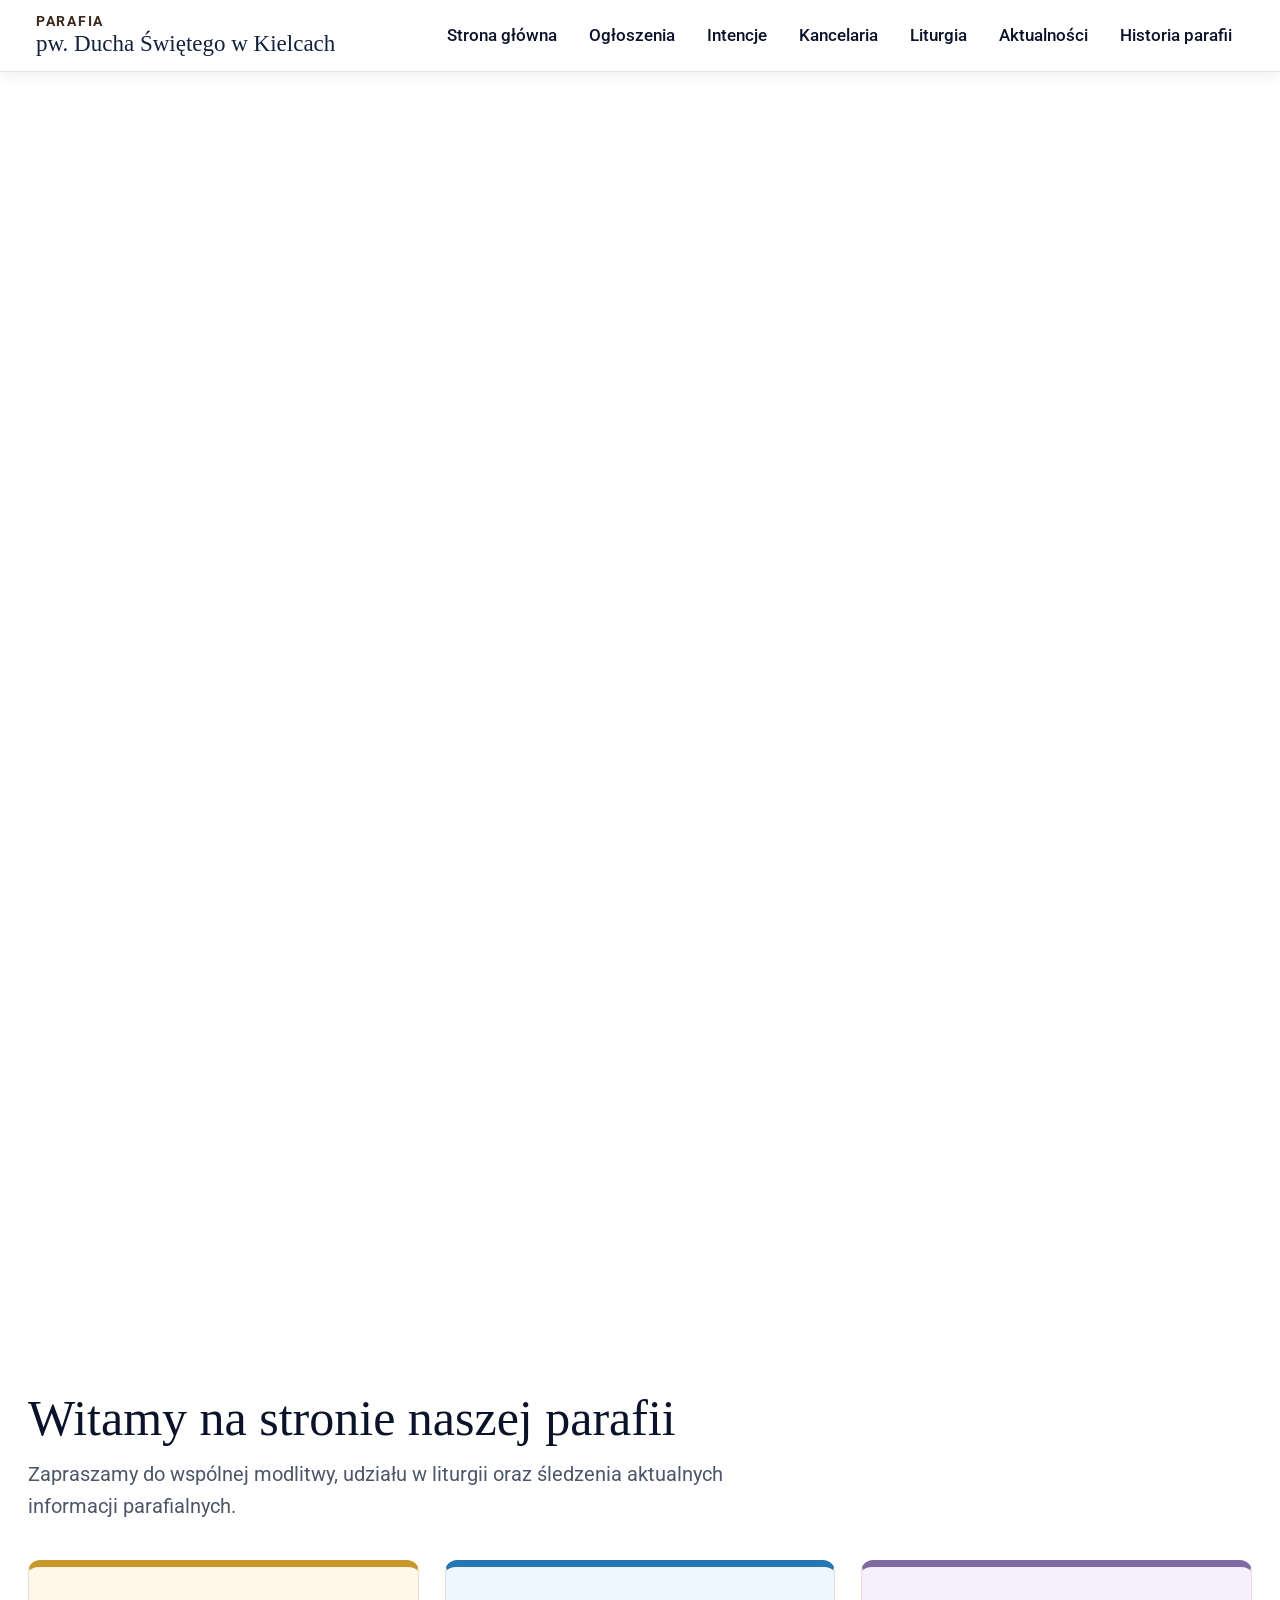
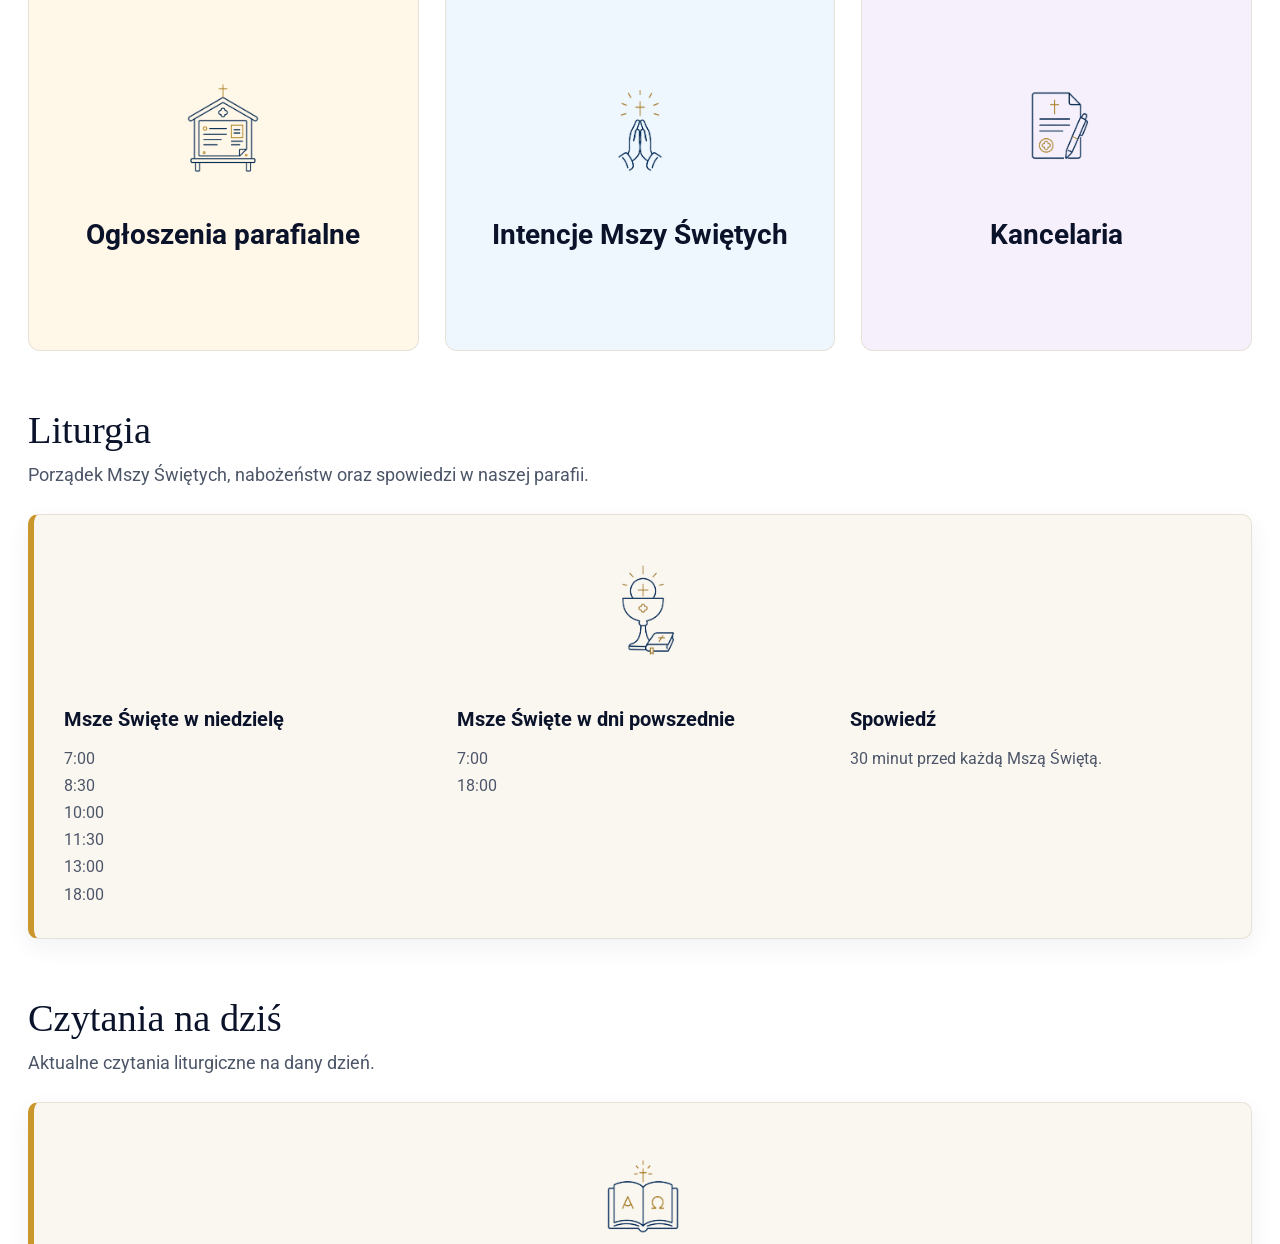
==== commit 92a3feed: "Add files via upload" ====
--- a/index.html
+++ b/index.html
@@ -19,8 +19,14 @@
   <div id="header"></div>
 
   <section class="hero-image">
+  <picture>
+    <source
+      media="(min-width: 1024px)"
+      srcset="grafiki/witraz-duch-header-wider.png"
+    >
     <img src="grafiki/witraz-duch-header.png" alt="Witraż z symbolem Ducha Świętego">
-  </section>
+  </picture>
+</section>
 
   <main class="page-content">
 
